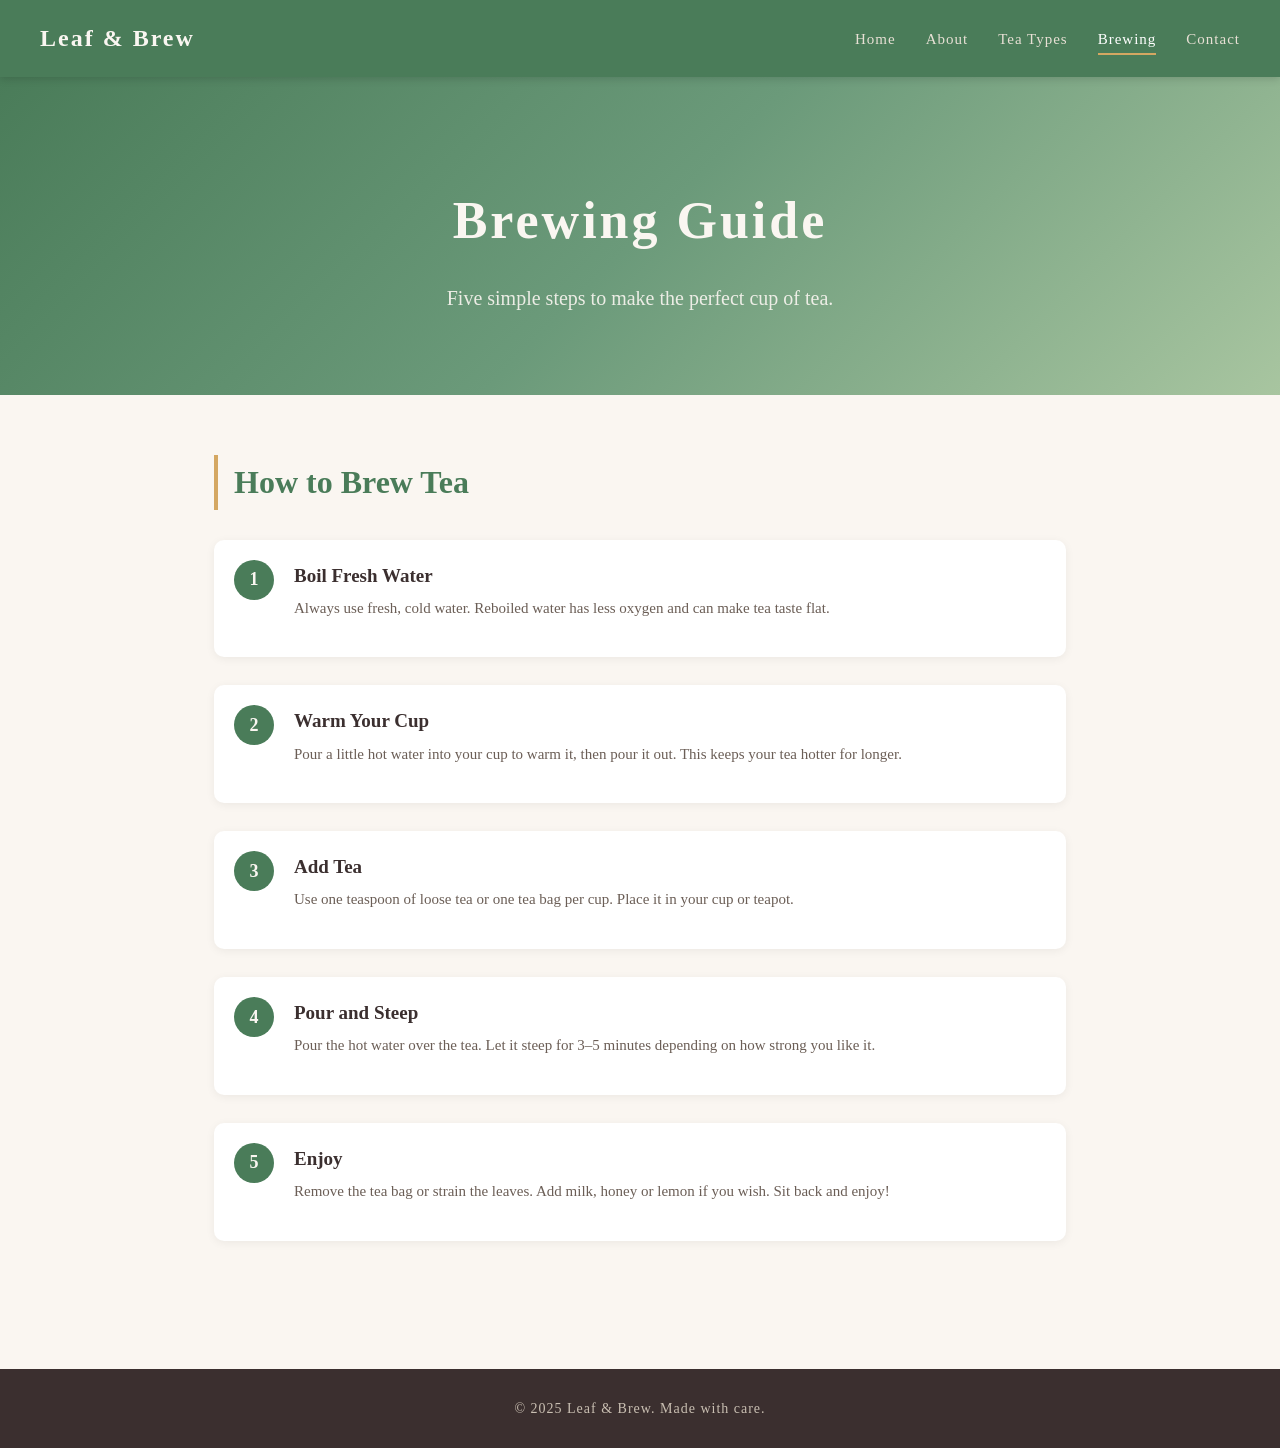
==== brewing.html @ 69925898 "Add files via upload" ====
<!DOCTYPE html>
<html lang="en">
<head>
  <meta charset="UTF-8">
  <meta name="viewport" content="width=device-width, initial-scale=1.0">
  <title>Leaf & Brew - Brewing Guide</title>
  <link rel="stylesheet" href="style.css">
</head>
<body>

  <nav>
    <div class="logo">Leaf &amp; Brew</div>
    <ul>
      <li><a href="index.html">Home</a></li>
      <li><a href="about.html">About</a></li>
      <li><a href="types.html">Tea Types</a></li>
      <li><a href="brewing.html" class="active">Brewing</a></li>
      <li><a href="contact.html">Contact</a></li>
    </ul>
  </nav>

  <div class="hero">
    <h1>Brewing Guide</h1>
    <p>Five simple steps to make the perfect cup of tea.</p>
  </div>

  <div class="section">
    <h2>How to Brew Tea</h2>
    <div class="steps">

      <div class="step">
        <div class="step-number">1</div>
        <div class="step-content">
          <h3>Boil Fresh Water</h3>
          <p>Always use fresh, cold water. Reboiled water has less oxygen and can make tea taste flat.</p>
        </div>
      </div>

      <div class="step">
        <div class="step-number">2</div>
        <div class="step-content">
          <h3>Warm Your Cup</h3>
          <p>Pour a little hot water into your cup to warm it, then pour it out. This keeps your tea hotter for longer.</p>
        </div>
      </div>

      <div class="step">
        <div class="step-number">3</div>
        <div class="step-content">
          <h3>Add Tea</h3>
          <p>Use one teaspoon of loose tea or one tea bag per cup. Place it in your cup or teapot.</p>
        </div>
      </div>

      <div class="step">
        <div class="step-number">4</div>
        <div class="step-content">
          <h3>Pour and Steep</h3>
          <p>Pour the hot water over the tea. Let it steep for 3–5 minutes depending on how strong you like it.</p>
        </div>
      </div>

      <div class="step">
        <div class="step-number">5</div>
        <div class="step-content">
          <h3>Enjoy</h3>
          <p>Remove the tea bag or strain the leaves. Add milk, honey or lemon if you wish. Sit back and enjoy!</p>
        </div>
      </div>

    </div>
  </div>

  <footer>
    &copy; 2025 Leaf &amp; Brew. Made with care.
  </footer>

</body>
</html>
---- style.css ----
/* ===== RESET & BASE ===== */
* {
  margin: 0;
  padding: 0;
  box-sizing: border-box;
}

body {
  font-family: Georgia, 'Times New Roman', serif;
  color: #3b2f2f;
  background-color: #faf6f1;
  line-height: 1.7;
}

/* ===== LINKS ===== */
a {
  text-decoration: none;
  color: inherit;
}

/* ===== NAVIGATION ===== */
nav {
  background-color: #4a7c59;
  padding: 18px 40px;
  display: flex;
  justify-content: space-between;
  align-items: center;
  position: sticky;
  top: 0;
  z-index: 100;
  box-shadow: 0 2px 8px rgba(0,0,0,0.15);
}

nav .logo {
  font-size: 24px;
  font-weight: bold;
  color: #faf6f1;
  letter-spacing: 2px;
}

nav ul {
  list-style: none;
  display: flex;
  gap: 30px;
}

nav ul li a {
  color: #e8e0d5;
  font-size: 15px;
  letter-spacing: 1px;
  padding: 6px 0;
  border-bottom: 2px solid transparent;
  transition: border-color 0.3s, color 0.3s;
}

nav ul li a:hover,
nav ul li a.active {
  color: #ffffff;
  border-bottom-color: #d4a762;
}

/* ===== HERO SECTION ===== */
.hero {
  text-align: center;
  padding: 100px 20px 80px;
  background: linear-gradient(135deg, #4a7c59 0%, #6b9a7a 50%, #a8c5a0 100%);
  color: #faf6f1;
  animation: fadeDown 1s ease-out;
}

.hero h1 {
  font-size: 52px;
  margin-bottom: 16px;
  letter-spacing: 3px;
}

.hero p {
  font-size: 20px;
  max-width: 550px;
  margin: 0 auto;
  opacity: 0.9;
}

/* ===== SECTIONS ===== */
.section {
  max-width: 900px;
  margin: 0 auto;
  padding: 60px 24px;
  animation: fadeUp 0.8s ease-out;
}

.section h2 {
  font-size: 32px;
  margin-bottom: 20px;
  color: #4a7c59;
  border-left: 4px solid #d4a762;
  padding-left: 16px;
}

.section p {
  font-size: 17px;
  margin-bottom: 16px;
  color: #5a4a42;
}

.profile-image {
  float: right;
  margin-left: 20px;
  margin-bottom: 20px;
  width: 200px;
  height: auto;
}

/* ===== TABLE ELEMENTS ===== */
td img {
  max-width: 160px;
  max-height: 140px;
  object-fit: contain;
  right: auto;
}

table {
  display: flex;
  background-color: #ffffff;
  border-radius: 12px;
  padding: 20px;
  box-shadow: 0 4px 16px rgba(0,0,0,0.08);
  animation: fadeUp 0.8s ease-out;
  margin-bottom: 25px;
  border-collapse: collapse;
}

th {
  background-color: #4a6741;
  color: #e0e0e0;           
  padding: 10px 15px;
  text-align: left;
  font-weight: bold;
}

td {
  padding: 12px 15px;
  border-bottom: 1px solid #d6cec4;
}

/* ===== CARDS (used on types page) ===== */
.card-grid {
  display: flex;
  flex-wrap: wrap;
  gap: 24px;
  margin-top: 30px;
}

.card {
  flex: 1 1 250px;
  background: #ffffff;
  border-radius: 12px;
  padding: 30px 24px;
  box-shadow: 0 4px 16px rgba(0,0,0,0.08);
  transition: transform 0.3s, box-shadow 0.3s;
  animation: fadeUp 0.8s ease-out both;
}

.card:hover {
  transform: translateY(-6px);
  box-shadow: 0 8px 28px rgba(0,0,0,0.13);
}

.card h3 {
  font-size: 22px;
  color: #4a7c59;
  margin-bottom: 10px;
}

.card p {
  font-size: 15px;
  color: #6b5e56;
}

/* ===== STEPS (used on brewing page) ===== */
.steps {
  counter-reset: step;
  margin-top: 30px;
}

.step {
  display: flex;
  gap: 20px;
  align-items: flex-start;
  margin-bottom: 28px;
  padding: 20px;
  background: #ffffff;
  border-radius: 10px;
  box-shadow: 0 2px 10px rgba(0,0,0,0.06);
  animation: slideIn 0.6s ease-out both;
}

.step-number {
  counter-increment: step;
  background: #4a7c59;
  color: #faf6f1;
  width: 40px;
  height: 40px;
  border-radius: 50%;
  display: flex;
  align-items: center;
  justify-content: center;
  font-size: 18px;
  font-weight: bold;
  flex-shrink: 0;
}

.step-content h3 {
  font-size: 19px;
  color: #3b2f2f;
  margin-bottom: 4px;
}

.step-content p {
  font-size: 15px;
  color: #6b5e56;
}

/* ===== CONTACT FORM ===== */
form {
  max-width: 500px;
  margin-top: 30px;
  animation: fadeUp 0.8s ease-out;
}

form label {
  display: block;
  font-size: 15px;
  margin-bottom: 6px;
  color: #4a7c59;
  font-weight: bold;
}

form input,
form textarea {
  width: 100%;
  padding: 12px 14px;
  margin-bottom: 20px;
  border: 2px solid #d6cec4;
  border-radius: 8px;
  font-family: Georgia, serif;
  font-size: 15px;
  background: #ffffff;
  transition: border-color 0.3s;
}

form input:focus,
form textarea:focus {
  outline: none;
  border-color: #4a7c59;
}

form textarea {
  height: 120px;
  resize: vertical;
}

form button {
  background: #4a7c59;
  color: #faf6f1;
  border: none;
  padding: 14px 36px;
  font-size: 16px;
  font-family: Georgia, serif;
  border-radius: 8px;
  cursor: pointer;
  transition: background 0.3s, transform 0.2s;
}

form button:hover {
  background: #3d6a4b;
}

form button:active {
  transform: scale(0.97);
}

/* ===== FOOTER ===== */
footer {
  background: #3b2f2f;
  color: #c9bfb2;
  text-align: center;
  padding: 28px 20px;
  font-size: 14px;
  letter-spacing: 1px;
  margin-top: 40px;
}

/* ===== ANIMATIONS ===== */
@keyframes fadeDown {
  from {
    opacity: 0;
    transform: translateY(-20px);
  }
  to {
    opacity: 1;
    transform: translateY(0);
  }
}

@keyframes fadeUp {
  from {
    opacity: 0;
    transform: translateY(20px);
  }
  to {
    opacity: 1;
    transform: translateY(0);
  }
}

@keyframes slideIn {
  from {
    opacity: 0;
    transform: translateX(-20px);
  }
  to {
    opacity: 1;
    transform: translateX(0);
  }
}
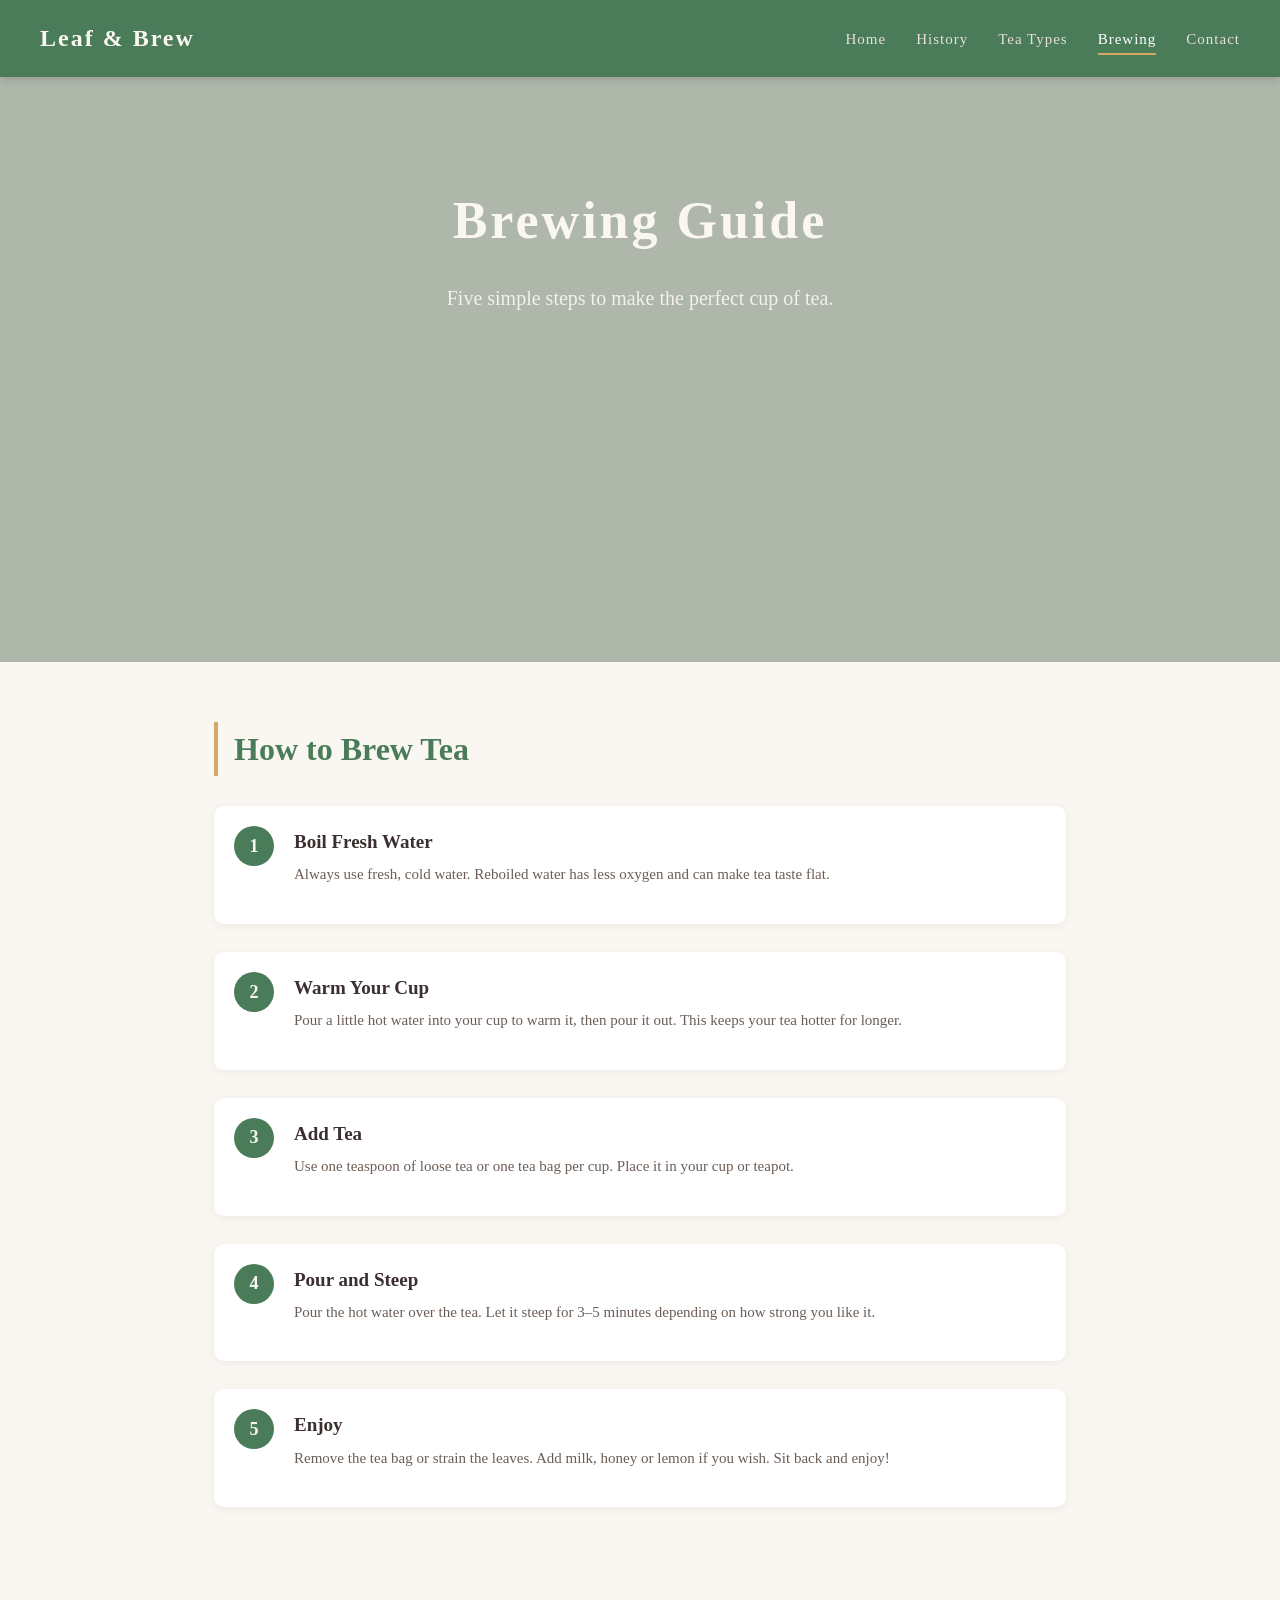
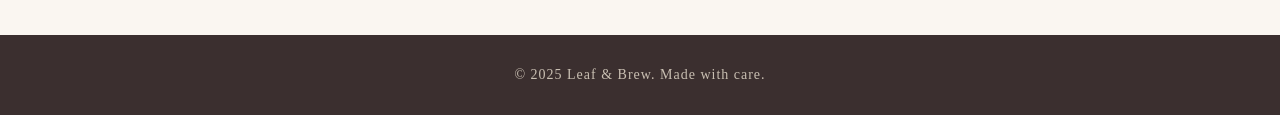
==== commit 3a295dad: "Add files via upload" ====
--- a/brewing.html
+++ b/brewing.html
@@ -12,16 +12,21 @@
     <div class="logo">Leaf &amp; Brew</div>
     <ul>
       <li><a href="index.html">Home</a></li>
-      <li><a href="about.html">About</a></li>
+      <li><a href="history.html">History</a></li>
       <li><a href="types.html">Tea Types</a></li>
       <li><a href="brewing.html" class="active">Brewing</a></li>
       <li><a href="contact.html">Contact</a></li>
     </ul>
   </nav>
 
-  <div class="hero">
-    <h1>Brewing Guide</h1>
-    <p>Five simple steps to make the perfect cup of tea.</p>
+    <div class="hero">
+    <video class="hero-bg-video" autoplay muted loop playsinline>
+      <source src="videos/brewing-vid.mp4" type="video/mp4">
+    </video>
+    <div class="hero-content">
+      <h1>Brewing Guide</h1>
+      <p>Five simple steps to make the perfect cup of tea.</p>
+    </div>
   </div>
 
   <div class="section">
@@ -75,5 +80,21 @@
     &copy; 2025 Leaf &amp; Brew. Made with care.
   </footer>
 
+  <div class="leaf-container">
+    <div class="leaf"></div>
+    <div class="leaf"></div>
+    <div class="leaf"></div>
+    <div class="leaf"></div>
+    <div class="leaf"></div>
+    <div class="leaf"></div>
+    <div class="leaf"></div>
+    <div class="leaf"></div>
+    <div class="leaf"></div>
+    <div class="leaf"></div>
+    <div class="leaf"></div>
+    <div class="leaf"></div>
+  </div>
+
+
 </body>
 </html>
--- a/style.css
+++ b/style.css
@@ -61,11 +61,37 @@
 
 /* ===== HERO SECTION ===== */
 .hero {
+  position: relative;
+  overflow: hidden;
   text-align: center;
   padding: 100px 20px 80px;
-  background: linear-gradient(135deg, #4a7c59 0%, #6b9a7a 50%, #a8c5a0 100%);
+  min-height: 65vh;
   color: #faf6f1;
   animation: fadeDown 1s ease-out;
+}
+
+.hero-bg-video {
+  position: absolute;
+  inset: 0;
+  width: 100%;
+  height: 100%;
+  object-fit: cover;
+  z-index: -2;
+  filter: brightness(0.6) contrast(1.05) saturate(0.85);
+  transform: scale(1.05);
+}
+
+.hero::before {
+  content: "";
+  position: absolute;
+  inset: 0;
+  z-index: -1;
+  background: rgba(33, 66, 39, 0.35);
+}
+
+.hero-content {
+  position: relative;
+  z-index: 1;
 }
 
 .hero h1 {
@@ -324,3 +350,53 @@
     transform: translateX(0);
   }
 }
+
+/* Background setup */
+.leaf-container {
+  position: fixed;
+  top: 0;
+  left: 0;
+  width: 100%;
+  height: 100%;
+  z-index: -3; /* Keeps it behind your content */
+  overflow: hidden;
+  pointer-events: none; /* Prevents leaves from blocking clicks */
+}
+
+/* Creating the Leaf Shape */
+.leaf {
+  position: absolute;
+  top: -50px;
+  width: 15px;
+  height: 15px;
+  background: #74ad5a;
+  border-radius: 0 100% 0 100%; /* Creates a leaf eye-shape */
+  opacity: 0.8;
+  animation: fall 10s linear infinite;
+}
+
+/* The Animation */
+@keyframes fall {
+  0% {
+    transform: translateY(0) rotate(0deg) translateX(0);
+  }
+  25% {
+    transform: translateY(25vh) rotate(90deg) translateX(30px);
+  }
+  50% {
+    transform: translateY(50vh) rotate(180deg) translateX(-30px);
+  }
+  75% {
+    transform: translateY(75vh) rotate(270deg) translateX(30px);
+  }
+  100% {
+    transform: translateY(105vh) rotate(360deg) translateX(0);
+  }
+}
+
+/* Randomizing leaf positions and speeds */
+.leaf:nth-child(1) { left: 10%; animation-duration: 12s; animation-delay: 0s; }
+.leaf:nth-child(2) { left: 30%; animation-duration: 15s; animation-delay: 2s; background: #88b04b; }
+.leaf:nth-child(3) { left: 55%; animation-duration: 10s; animation-delay: 4s; }
+.leaf:nth-child(4) { left: 75%; animation-duration: 18s; animation-delay: 1s; background: #a4c639; }
+.leaf:nth-child(5) { left: 90%; animation-duration: 14s; animation-delay: 5s; }
